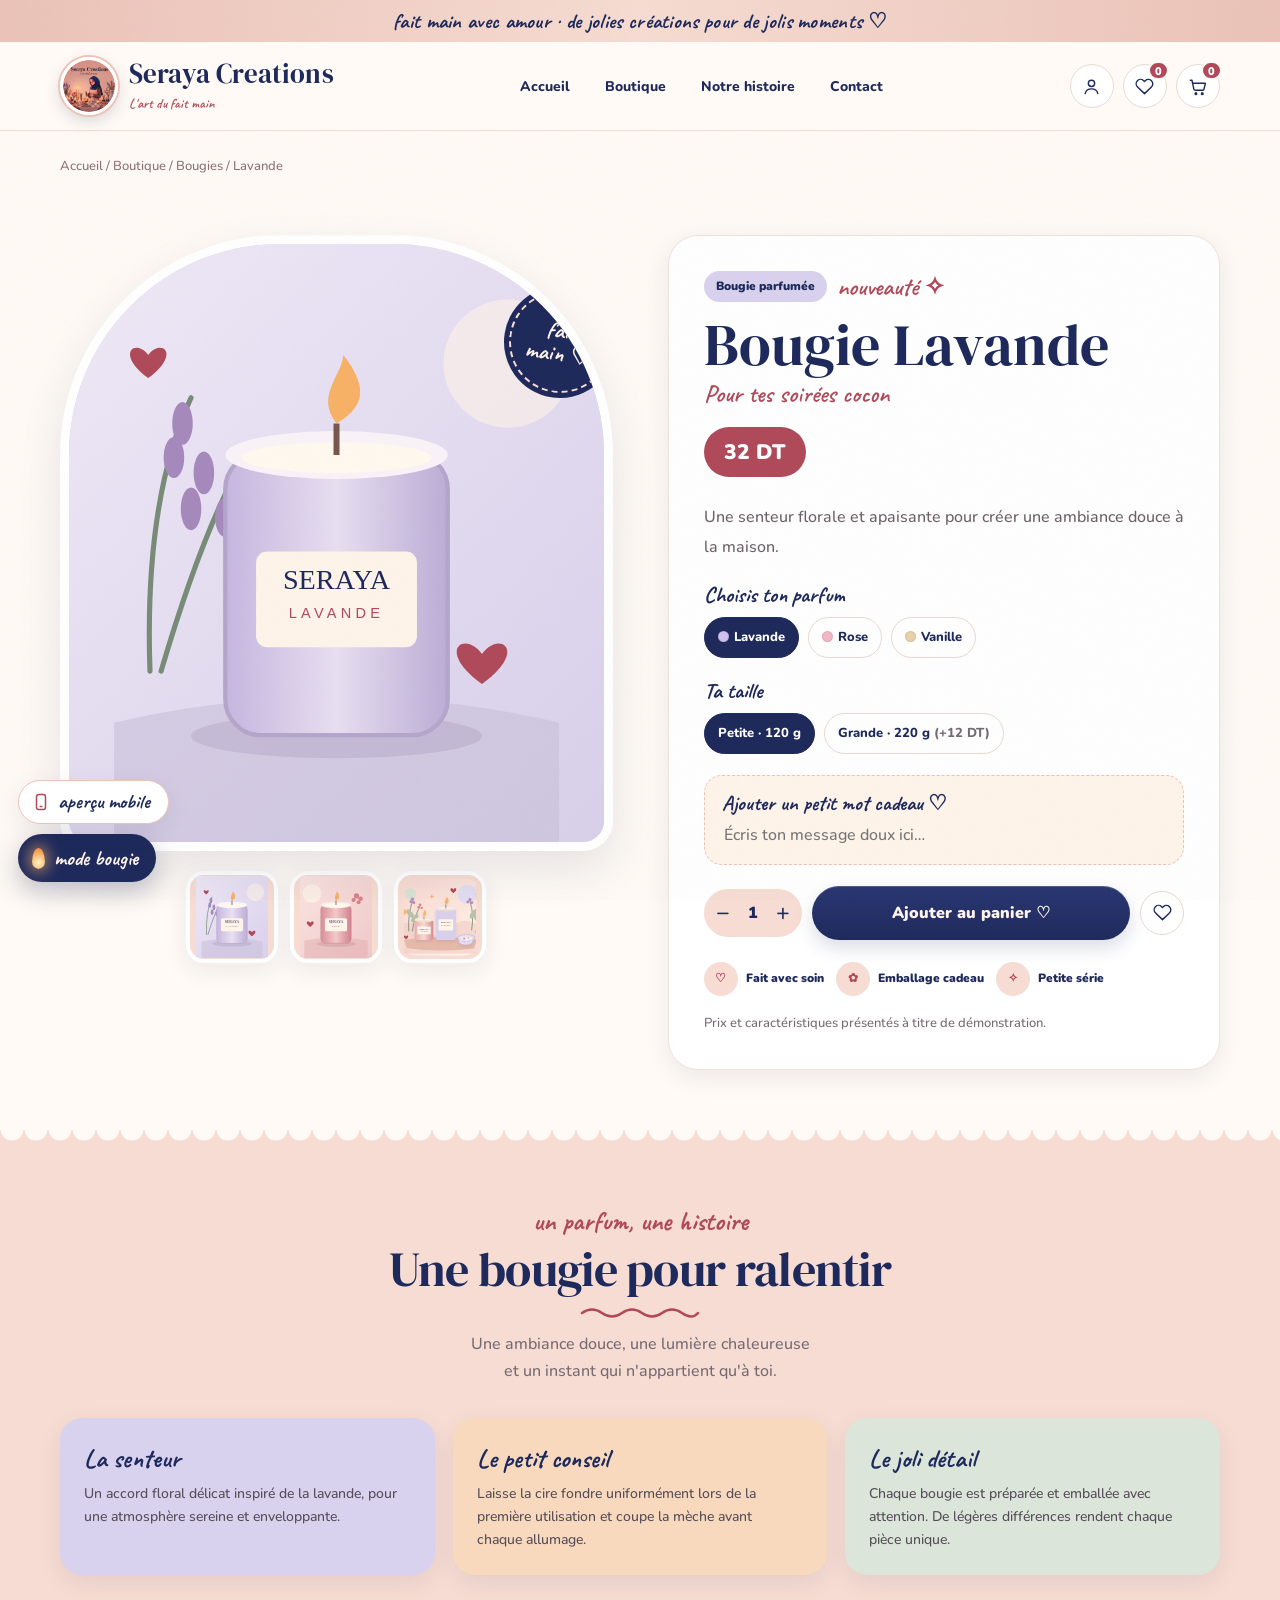
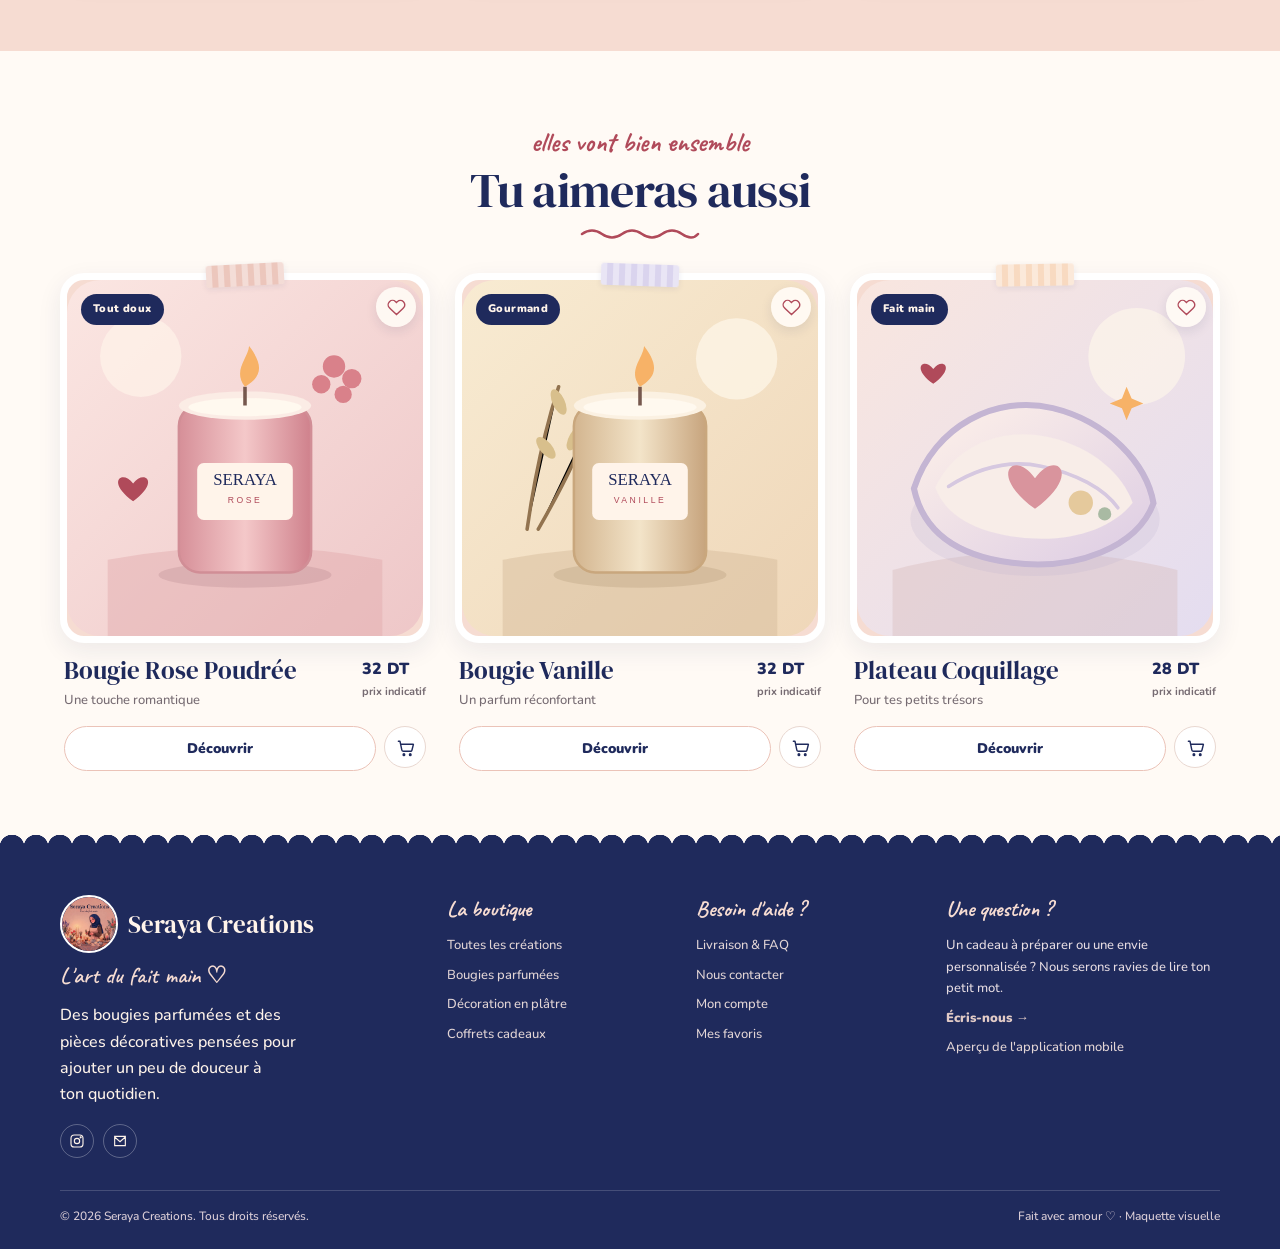
==== produit.html @ 32ba9f92 "Initial commit: Seraya Creations e-commerce web storefront" ====
<!doctype html><html lang="fr"><head><meta charset="utf-8"><meta name="viewport" content="width=device-width, initial-scale=1"><meta name="theme-color" content="#FFF4EA"><meta name="description" content="Seraya Creations — bougies parfumées et créations décoratives faites à la main."><title>Bougie Lavande | Seraya Creations</title><link rel="stylesheet" href="styles.css"><script defer src="app.js"></script></head><body data-page="product"><div id="header-mount"><div class="announcement">fait main avec amour · de jolies créations pour de jolis moments ♡</div><header class="site-header"><div class="container nav-wrap"><a class="brand" href="index.html"><img src="assets/logo-seraya.png" alt="Logo Seraya Creations"><span><span class="brand-name">Seraya Creations</span><span class="brand-tag">L'art du fait main</span></span></a><nav class="main-nav" aria-label="Navigation principale"><a href="index.html" data-nav="home">Accueil</a><a href="boutique.html" data-nav="shop">Boutique</a><a href="histoire.html" data-nav="story">Notre histoire</a><a href="contact.html" data-nav="contact">Contact</a></nav><div class="nav-actions"><a class="icon-link" href="favoris.html" aria-label="Mes favoris"><svg viewBox="0 0 24 24"><path d="M20.8 4.6a5.5 5.5 0 0 0-7.8 0L12 5.7l-1.1-1.1a5.5 5.5 0 0 0-7.8 7.8l1.1 1.1L12 21l7.8-7.5 1.1-1.1a5.5 5.5 0 0 0-.1-7.8Z"/></svg><span class="count" data-favorite-count>0</span></a><a class="icon-link" href="panier.html" aria-label="Mon panier"><svg viewBox="0 0 24 24"><path d="M3 4h2l2.4 11.2a2 2 0 0 0 2 1.6h8.8a2 2 0 0 0 2-1.6L22 8H6"/><circle cx="10" cy="21" r="1"/><circle cx="18" cy="21" r="1"/></svg><span class="count" data-cart-count>0</span></a><button class="menu-toggle" type="button" aria-label="Ouvrir le menu" aria-expanded="false" data-menu-toggle><svg viewBox="0 0 24 24"><path d="M4 7h16M4 12h16M4 17h16"/></svg></button></div></div><nav class="mobile-nav" data-mobile-nav aria-label="Navigation mobile"><a href="index.html">Accueil</a><a href="boutique.html">Boutique</a><a href="histoire.html">Notre histoire</a><a href="contact.html">Contact</a><a href="livraison.html">Livraison & FAQ</a><a href="app.html">Aperçu application</a></nav></header></div><main>
<section class="container"><div class="breadcrumbs" style="padding-top:25px"><a href="index.html">Accueil</a> / <a href="boutique.html">Boutique</a> / Bougies / Lavande</div>
 <div class="product-layout">
  <div class="product-visual"><div class="product-main-image"><img id="main-product-image" src="assets/products/bougie-lavande.svg" alt="Bougie parfumée Lavande"><div class="product-made-badge">fait<br>main ♡</div></div><div class="thumb-row"><button class="thumb" data-gallery="assets/products/bougie-lavande.svg" aria-label="Voir la bougie lavande"><img src="assets/products/bougie-lavande.svg" alt="Vue 1"></button><button class="thumb" data-gallery="assets/products/bougie-rose.svg" aria-label="Voir la bougie rose"><img src="assets/products/bougie-rose.svg" alt="Vue 2"></button><button class="thumb" data-gallery="assets/products/hero-atelier.svg" aria-label="Voir l'ambiance"><img src="assets/products/hero-atelier.svg" alt="Vue 3"></button></div></div>
  <div class="product-info"><div class="product-kicker"><span class="tag">Bougie parfumée</span><span class="script-line">nouveauté ✧</span></div><h1>Bougie Lavande</h1><div class="product-tagline">pour tes soirées cocon</div><div class="price-large">32 DT</div><p class="product-description">Une senteur douce et apaisante qui invite à ralentir. Notre bougie Lavande est pensée pour accompagner tes moments de calme, tes lectures du soir et tes petits rituels rien qu'à toi.</p>
   <div class="option-label">Choisis ton parfum</div><div class="choice-row" data-scent-options><button class="choice selected" data-scent="Lavande"><span class="dot" style="background:#CFC3EE"></span>Lavande</button><button class="choice" data-scent="Rose"><span class="dot" style="background:#F2B8C6"></span>Rose</button><button class="choice" data-scent="Vanille"><span class="dot" style="background:#E9D2A9"></span>Vanille</button></div>
   <div class="option-label">Ta taille</div><div class="choice-row" data-size-options><button class="choice selected" data-size="Petite">Petite · 120 g</button><button class="choice" data-size="Grande">Grande · 220 g <span class="muted">(+12 DT)</span></button></div>
   <div class="gift-note"><label for="gift-message">Ajouter un petit mot cadeau ♡</label><input id="gift-message" maxlength="100" placeholder="Écris ton message doux ici…"></div>
   <div class="buy-row"><div class="quantity"><button type="button" data-qty-minus aria-label="Diminuer">−</button><span data-qty>1</span><button type="button" data-qty-plus aria-label="Augmenter">+</button></div><button class="btn" data-add-to-cart="bougie-lavande">Ajouter au panier ♡</button><button class="icon-link" data-favorite="bougie-lavande" aria-label="Ajouter aux favoris"><svg viewBox="0 0 24 24"><path d="M20.8 4.6a5.5 5.5 0 0 0-7.8 0L12 5.7l-1.1-1.1a5.5 5.5 0 0 0-7.8 7.8l1.1 1.1L12 21l7.8-7.5 1.1-1.1a5.5 5.5 0 0 0-.1-7.8Z"/></svg></button></div>
   <div class="product-benefits"><div class="benefit"><span class="benefit-icon">♡</span>Fait avec soin</div><div class="benefit"><span class="benefit-icon">✿</span>Emballage cadeau</div><div class="benefit"><span class="benefit-icon">✧</span>Petite série</div></div><p class="small muted" style="margin:17px 0 0">Prix et caractéristiques présentés à titre de démonstration.</p>
  </div>
 </div></section>
<section class="section section-tint"><div class="container"><div class="section-title"><p class="eyebrow center">un parfum, une histoire</p><h2 class="display display-sm">Une bougie pour ralentir</h2><p>Une ambiance douce, une lumière chaleureuse et un instant qui n'appartient qu'à toi.</p></div><div class="details-grid"><article class="detail-card"><h3>La senteur</h3><p>Un accord floral délicat inspiré de la lavande, pour une atmosphère sereine et enveloppante.</p></article><article class="detail-card"><h3>Le petit conseil</h3><p>Laisse la cire fondre uniformément lors de la première utilisation et coupe la mèche avant chaque allumage.</p></article><article class="detail-card"><h3>Le joli détail</h3><p>Chaque bougie est préparée et emballée avec attention. De légères différences rendent chaque pièce unique.</p></article></div></div></section>
<section class="section"><div class="container"><div class="section-title"><p class="eyebrow center">elles vont bien ensemble</p><h2 class="display display-sm">Tu aimeras aussi</h2></div><div class="product-grid" data-products="related"></div></div></section>
</main><div id="footer-mount"><footer class="site-footer"><div class="container"><div class="footer-grid"><div><div class="footer-brand"><img src="assets/logo-seraya.png" alt=""><strong>Seraya Creations</strong></div><div class="footer-script">L'art du fait main ♡</div><p style="max-width:260px;margin-top:12px">Des bougies parfumées et des pièces décoratives pensées pour ajouter un peu de douceur à ton quotidien.</p><div class="social-row"><a href="contact.html" aria-label="Instagram"><svg viewBox="0 0 24 24"><rect x="3" y="3" width="18" height="18" rx="5"/><circle cx="12" cy="12" r="4"/><circle cx="17.5" cy="6.5" r=".8"/></svg></a><a href="contact.html" aria-label="Contact"><svg viewBox="0 0 24 24"><path d="M4 5h16v14H4zM4 6l8 7 8-7"/></svg></a></div></div><div class="footer-col"><h3>La boutique</h3><a href="boutique.html">Toutes les créations</a><a href="boutique.html?cat=bougies">Bougies parfumées</a><a href="boutique.html?cat=decoration">Décoration en plâtre</a><a href="boutique.html?cat=coffrets">Coffrets cadeaux</a></div><div class="footer-col"><h3>Besoin d'aide ?</h3><a href="livraison.html">Livraison & FAQ</a><a href="contact.html">Nous contacter</a><a href="compte.html">Mon compte</a><a href="favoris.html">Mes favoris</a></div><div class="footer-col"><h3>Une question ?</h3><p>Un cadeau à préparer ou une envie personnalisée ? Nous serons ravies de lire ton petit mot.</p><a href="contact.html" style="font-weight:900;color:#F6DCD2">Écris-nous →</a><a href="app.html">Aperçu de l'application mobile</a></div></div><div class="footer-bottom"><span>© <span data-year></span> Seraya Creations. Tous droits réservés.</span><span>Fait avec amour ♡ · Maquette visuelle</span></div></div></footer><div class="toast" role="status" aria-live="polite" data-toast></div></div></body></html>
---- styles.css ----
@import url('https://fonts.googleapis.com/css2?family=Caveat:wght@500;600;700&family=DM+Serif+Display:ital@0;1&family=Nunito:wght@400;500;600;700;800;900&display=swap');

:root{
  --navy:#1F2A5C;--cream:#FFF4EA;--cream-2:#FFFAF5;--pink:#F6DCD2;--pink-2:#EBC3B8;
  --rose:#B04A5A;--lavender:#D9D2EE;--lavender-deep:#BEB0D5;--sage:#DCE5DA;
  --apricot:#F8D9BE;--gold:#F7B267;--ink:#342F43;--muted:#766B72;--line:#E9D8D1;
  --white:#fff;--shadow:0 18px 44px rgba(31,42,92,.10);--shadow-soft:0 8px 24px rgba(31,42,92,.08);
  --radius:24px;--radius-lg:34px;--serif:'DM Serif Display',Georgia,serif;--sans:'Nunito',Arial,sans-serif;--script:'Caveat','Comic Sans MS',cursive;
}
*{box-sizing:border-box}
html{scroll-behavior:smooth}
body{margin:0;background:var(--cream-2);color:var(--navy);font:500 16px/1.65 var(--sans);-webkit-font-smoothing:antialiased}
img{display:block;max-width:100%}a{color:inherit;text-decoration:none}button,input,textarea,select{font:inherit}button{cursor:pointer}button:focus-visible,a:focus-visible,input:focus-visible,textarea:focus-visible,select:focus-visible{outline:3px solid var(--gold);outline-offset:3px}
.container{width:min(1160px,calc(100% - 48px));margin-inline:auto}.narrow{width:min(780px,calc(100% - 48px));margin-inline:auto}
.announcement{background:linear-gradient(90deg,var(--pink-2),var(--pink),var(--pink-2));color:var(--navy);text-align:center;padding:8px 16px;font:700 21px/1.25 var(--script);letter-spacing:.3px}
.site-header{position:sticky;top:0;z-index:50;background:rgba(255,250,245,.94);backdrop-filter:blur(14px);border-bottom:1px solid rgba(235,195,184,.55)}
.nav-wrap{min-height:88px;display:flex;align-items:center;justify-content:space-between;gap:22px}
.brand{display:flex;align-items:center;gap:11px;min-width:max-content}.brand img{width:58px;height:58px;object-fit:cover;border-radius:50%;border:3px solid var(--white);box-shadow:0 4px 14px rgba(31,42,92,.15)}
.brand-name{font:400 27px/1 var(--serif);letter-spacing:.1px}.brand-tag{display:block;font:600 14px/1.2 var(--script);color:var(--rose);margin-top:4px}
.main-nav{display:flex;align-items:center;gap:7px}.main-nav a{padding:10px 14px;border-radius:999px;font-weight:800;font-size:14px;transition:.2s}.main-nav a:hover,.main-nav a.active{background:var(--pink);color:var(--navy)}
.nav-actions{display:flex;align-items:center;gap:9px}.icon-link,.menu-toggle{width:44px;height:44px;border:1px solid var(--line);border-radius:50%;display:grid;place-items:center;background:var(--white);color:var(--navy);position:relative;transition:.2s}.icon-link:hover,.menu-toggle:hover{background:var(--pink);transform:translateY(-2px)}.icon-link svg,.menu-toggle svg{width:19px;height:19px;stroke:currentColor;fill:none;stroke-width:1.8;stroke-linecap:round;stroke-linejoin:round}.count{position:absolute;top:-4px;right:-3px;min-width:19px;height:19px;padding:0 5px;border-radius:20px;background:var(--rose);color:white;font-size:11px;font-weight:900;display:grid;place-items:center;border:2px solid var(--cream-2)}
.menu-toggle{display:none}.mobile-nav{display:none;border-top:1px solid var(--line);padding:8px 24px 18px}.mobile-nav a{display:block;padding:11px 8px;border-radius:12px;font-weight:800}.mobile-nav a:hover{background:var(--pink)}
.btn{display:inline-flex;align-items:center;justify-content:center;gap:10px;border:0;border-radius:999px;padding:14px 23px;background:var(--navy);color:var(--cream);font-weight:900;box-shadow:0 8px 18px rgba(31,42,92,.13);transition:transform .2s,box-shadow .2s,background .2s}.btn:hover{transform:translateY(-2px);box-shadow:0 12px 24px rgba(31,42,92,.18);background:#29366e}.btn svg{width:18px;height:18px;stroke:currentColor;fill:none;stroke-width:2}.btn-secondary{background:var(--white);color:var(--navy);border:1.5px solid var(--pink-2);box-shadow:none}.btn-secondary:hover{background:var(--pink);box-shadow:none}.btn-rose{background:var(--rose);color:white}.btn-small{padding:10px 16px;font-size:14px}.btn-block{width:100%}
.eyebrow{font:700 27px/1.15 var(--script);color:var(--rose);margin:0 0 8px}.eyebrow.center{text-align:center}.display{font:400 clamp(38px,5.3vw,67px)/1.02 var(--serif);letter-spacing:-.7px;margin:0;color:var(--navy)}.display-sm{font-size:clamp(32px,4vw,48px)}.section-title{text-align:center;margin:0 auto 34px;max-width:760px}.section-title p:last-child{color:var(--muted);margin:13px auto 0;max-width:600px}.script-line{font:600 25px/1.2 var(--script);color:var(--rose)}.muted{color:var(--muted)}.small{font-size:13px}.center{text-align:center}
.hero{padding:56px 0 70px;background:linear-gradient(180deg,#F4D3CB 0%,#FFF4EA 90%);overflow:hidden;position:relative}.hero-grid{display:grid;grid-template-columns:1.02fr .98fr;gap:46px;align-items:center}.hero-copy{padding:18px 0 10px;position:relative;z-index:2}.hero-copy .display{max-width:600px}.hero-copy .lead{font-size:17px;line-height:1.85;max-width:520px;color:#665660;margin:22px 0 26px}.hero-actions{display:flex;gap:12px;flex-wrap:wrap}.hero-art{position:relative}.hero-art img{width:100%;max-height:570px;object-fit:contain;filter:drop-shadow(0 20px 25px rgba(72,45,56,.11));border-radius:44% 44% 35% 35%}.floating-note{position:absolute;right:1%;top:8%;width:112px;height:112px;border-radius:50%;background:var(--navy);color:var(--cream);display:grid;place-items:center;text-align:center;font:700 24px/1.05 var(--script);outline:2px dashed var(--pink);outline-offset:-8px;transform:rotate(9deg);box-shadow:var(--shadow-soft)}.hero-spark{position:absolute;color:var(--gold);font-size:34px}.hero-spark.one{left:0;top:20%}.hero-spark.two{right:3%;bottom:13%;font-size:25px}
.trust-row{display:flex;gap:20px;flex-wrap:wrap;margin-top:27px;color:#655863;font-size:13px;font-weight:800}.trust-row span{display:inline-flex;align-items:center;gap:7px}.trust-row svg{width:18px;height:18px;stroke:var(--rose);fill:none;stroke-width:2}
.promise-strip{background:var(--pink);padding:16px 0;color:var(--navy);text-align:center;font:700 23px/1.3 var(--script);letter-spacing:.4px}.promise-strip span{padding:0 12px;color:var(--rose)}
.section{padding:76px 0}.section-tint{background:var(--pink)}.section-lavender{background:#EAE5F3}.section-sage{background:#E8EEE5}.section-soft{background:#FFF4EA}.section-top{padding-top:52px}
.collection-grid{display:grid;grid-template-columns:repeat(3,1fr);gap:22px}.collection-card{position:relative;min-height:310px;border-radius:var(--radius-lg);overflow:hidden;padding:25px;display:flex;align-items:flex-end;box-shadow:var(--shadow-soft);isolation:isolate;transition:transform .25s}.collection-card:hover{transform:translateY(-5px)}.collection-card img{position:absolute;inset:0;width:100%;height:100%;object-fit:cover;z-index:-2;transition:transform .5s}.collection-card:hover img{transform:scale(1.045)}.collection-card:after{content:'';position:absolute;inset:35% 0 0;background:linear-gradient(transparent,rgba(31,42,92,.68));z-index:-1}.collection-copy{color:white}.collection-copy .script-line{color:#FFE7D9}.collection-copy h3{font:400 31px/1.05 var(--serif);margin:2px 0 5px}.collection-copy p{margin:0;font-size:13px;color:#fff6f0}
.product-grid{display:grid;grid-template-columns:repeat(3,minmax(0,1fr));gap:25px}.product-card{min-width:0;position:relative}.product-image{position:relative;overflow:hidden;border-radius:24px;background:var(--pink);aspect-ratio:1/1;border:7px solid white;box-shadow:var(--shadow-soft);display:block}.product-image img{width:100%;height:100%;object-fit:cover;transition:transform .4s}.product-card:hover .product-image img{transform:scale(1.045)}.product-badge{position:absolute;top:14px;left:14px;background:var(--navy);color:var(--cream);padding:6px 12px;border-radius:999px;font-size:11px;font-weight:900;letter-spacing:.4px}.favorite-btn{position:absolute;right:14px;top:14px;width:40px;height:40px;border-radius:50%;border:0;background:rgba(255,250,245,.94);display:grid;place-items:center;color:var(--rose);box-shadow:0 4px 12px rgba(31,42,92,.1)}.favorite-btn svg{width:19px;height:19px;stroke:currentColor;stroke-width:1.8;fill:none}.favorite-btn.is-favorite svg{fill:var(--rose)}.product-meta{display:flex;align-items:flex-start;justify-content:space-between;gap:12px;padding:13px 4px 2px}.product-title{font:400 25px/1.13 var(--serif);margin:0 0 5px}.product-sub{font-size:13px;color:var(--muted);margin:0}.product-price{font-weight:900;font-size:16px;white-space:nowrap}.product-price small{display:block;color:var(--muted);font-weight:700;font-size:11px;text-align:right}.product-actions{display:flex;gap:8px;margin:13px 4px 0}.product-actions .btn{flex:1}.product-actions .icon-link{flex:0 0 42px;width:42px;height:42px}
.split-feature{display:grid;grid-template-columns:.92fr 1.08fr;gap:62px;align-items:center}.feature-art{position:relative}.feature-art img{width:100%;border-radius:48% 48% 34px 34px;border:9px solid white;box-shadow:var(--shadow)}.feature-sticker{position:absolute;right:-20px;top:14px;width:102px;height:102px;border-radius:50%;background:var(--lavender);display:grid;place-items:center;text-align:center;font:700 23px/1.05 var(--script);transform:rotate(8deg);outline:2px dashed var(--navy);outline-offset:-7px}.feature-copy .display{font-size:clamp(36px,4.5vw,54px)}.feature-copy p{color:#675B64;line-height:1.85}.feature-points{display:grid;grid-template-columns:repeat(3,1fr);gap:12px;margin:24px 0}.feature-point{background:var(--white);padding:15px 10px;border-radius:18px;text-align:center;font-size:12px;font-weight:900;box-shadow:var(--shadow-soft)}.feature-point b{display:block;font:700 21px var(--script);color:var(--rose)}
.newsletter{background:var(--navy);color:var(--cream);border-radius:var(--radius-lg);padding:38px 42px;display:flex;align-items:center;justify-content:space-between;gap:30px;position:relative;overflow:hidden}.newsletter:after{content:'♡';position:absolute;right:28%;top:-38px;font:180px var(--serif);color:rgba(246,220,210,.09)}.newsletter .display{color:var(--cream);font-size:38px}.newsletter p{color:#E7DDE0;margin:8px 0 0}.newsletter-form{display:flex;gap:8px;min-width:min(420px,45%);position:relative;z-index:1}.newsletter-form input{min-width:0;flex:1;border:1px solid rgba(255,255,255,.26);background:rgba(255,255,255,.1);border-radius:999px;padding:13px 17px;color:white;outline:none}.newsletter-form input::placeholder{color:#E5D8DA}.newsletter-form .btn{background:var(--pink);color:var(--navy);box-shadow:none}
.page-hero{padding:46px 0 42px;background:linear-gradient(180deg,#F5D8D0,#FFF4EA);text-align:center}.breadcrumbs{font-size:13px;color:#8B7277;margin-bottom:13px}.breadcrumbs a:hover{color:var(--rose)}.page-hero .display{font-size:clamp(38px,5vw,58px)}.page-hero p{max-width:640px;margin:15px auto 0;color:var(--muted)}
.shop-toolbar{display:flex;align-items:center;justify-content:space-between;gap:16px;flex-wrap:wrap;margin-bottom:28px}.filter-pills{display:flex;gap:8px;flex-wrap:wrap}.filter-pill{border:1px solid var(--line);background:white;padding:9px 16px;border-radius:99px;font-weight:900;color:var(--navy);font-size:13px}.filter-pill.active,.filter-pill:hover{background:var(--navy);color:var(--cream);border-color:var(--navy)}.sort-select{border:1px solid var(--line);background:white;border-radius:999px;padding:10px 38px 10px 15px;color:var(--navy);font-weight:800}
.product-layout{display:grid;grid-template-columns:1fr 1fr;gap:55px;align-items:start;padding:44px 0 60px}.product-visual{position:relative}.product-main-image{position:relative;border:9px solid white;border-radius:220px 220px 30px 30px;overflow:hidden;box-shadow:var(--shadow);background:var(--lavender)}.product-main-image img{width:100%;aspect-ratio:1/1.12;object-fit:cover}.product-made-badge{position:absolute;right:-12px;top:42px;width:104px;height:104px;border-radius:50%;background:var(--navy);color:var(--cream);display:grid;place-items:center;text-align:center;font:700 25px/1 var(--script);outline:2px dashed var(--pink);outline-offset:-7px;transform:rotate(9deg)}.thumb-row{display:flex;gap:12px;justify-content:center;margin-top:20px}.thumb{width:92px;height:92px;border-radius:18px;border:4px solid white;overflow:hidden;background:var(--pink);box-shadow:var(--shadow-soft);cursor:pointer}.thumb img{width:100%;height:100%;object-fit:cover}.product-info{background:white;border:1px solid #F0E1DB;border-radius:30px;padding:35px;box-shadow:var(--shadow-soft)}.product-kicker{display:flex;align-items:center;gap:10px;flex-wrap:wrap}.tag{display:inline-flex;padding:6px 12px;border-radius:99px;background:var(--lavender);font-size:12px;font-weight:900}.product-info h1{font:400 clamp(42px,5vw,58px)/1.02 var(--serif);margin:13px 0 4px}.product-tagline{font:600 25px/1.2 var(--script);color:var(--rose)}.price-large{display:inline-block;background:var(--rose);color:white;font-weight:900;padding:8px 20px;border-radius:999px;margin:18px 0 10px;font-size:21px}.product-description{color:#6D6168;line-height:1.85}.option-label{font:700 22px/1.2 var(--script);margin:20px 0 8px}.choice-row{display:flex;gap:9px;flex-wrap:wrap}.choice{border:1.5px solid var(--line);border-radius:999px;background:white;padding:9px 13px;font-weight:800;font-size:13px;color:var(--navy)}.choice.selected,.choice:hover{border-color:var(--navy);background:var(--navy);color:white}.choice .dot{display:inline-block;width:11px;height:11px;border-radius:50%;vertical-align:-1px;margin-right:5px;border:1px solid rgba(0,0,0,.08)}.gift-note{margin:21px 0;background:var(--cream);border:1.5px dashed var(--pink-2);border-radius:18px;padding:14px 17px}.gift-note label{display:block;font:700 21px var(--script);margin-bottom:5px}.gift-note input{width:100%;border:0;background:transparent;outline:0;color:var(--navy)}.buy-row{display:flex;gap:10px;align-items:center;margin-top:20px}.quantity{display:flex;align-items:center;border-radius:99px;background:var(--pink);height:48px}.quantity button{border:0;background:transparent;width:38px;height:48px;font-size:23px;color:var(--navy)}.quantity span{min-width:22px;text-align:center;font-weight:900}.buy-row .btn{flex:1;min-height:48px}.product-benefits{display:flex;gap:12px;flex-wrap:wrap;margin-top:22px}.benefit{display:flex;align-items:center;gap:8px;font-size:12px;font-weight:900}.benefit-icon{width:34px;height:34px;border-radius:50%;background:var(--pink);display:grid;place-items:center;color:var(--rose)}.benefit-icon svg{width:17px;height:17px;stroke:currentColor;fill:none;stroke-width:1.8}
.details-grid{display:grid;grid-template-columns:repeat(3,1fr);gap:18px}.detail-card{padding:24px;border-radius:22px;box-shadow:var(--shadow-soft)}.detail-card:nth-child(1){background:var(--lavender)}.detail-card:nth-child(2){background:var(--apricot)}.detail-card:nth-child(3){background:var(--sage)}.detail-card h3{font:700 26px var(--script);margin:0 0 7px}.detail-card p{font-size:14px;margin:0;color:#554D58}
.cart-layout{display:grid;grid-template-columns:1.4fr .8fr;gap:30px;align-items:start}.cart-panel,.summary-panel,.form-panel{background:white;border:1px solid #F0E1DB;border-radius:26px;padding:25px;box-shadow:var(--shadow-soft)}.cart-item{display:grid;grid-template-columns:110px 1fr auto;gap:17px;align-items:center;padding:14px 0;border-bottom:1px solid var(--line)}.cart-item:last-child{border:0}.cart-item img{width:110px;height:110px;object-fit:cover;border-radius:17px}.cart-item h3{font:400 23px/1.15 var(--serif);margin:0 0 4px}.cart-item p{font-size:12px;color:var(--muted);margin:0 0 8px}.cart-item .quantity{height:36px}.cart-item .quantity button{height:36px;width:31px}.cart-item .quantity span{min-width:20px;font-size:13px}.remove-link{border:0;background:none;color:var(--rose);font-weight:900;font-size:12px;text-decoration:underline;margin-top:8px;padding:0}.summary-panel h2,.form-panel h2{font:400 29px var(--serif);margin:0 0 16px}.summary-line{display:flex;justify-content:space-between;gap:12px;margin:12px 0;color:#6A5F67}.summary-line.total{border-top:1px solid var(--line);padding-top:15px;margin-top:17px;color:var(--navy);font-weight:900;font-size:19px}.summary-note{font-size:12px;color:var(--muted);margin:12px 0 20px}.empty-state{text-align:center;padding:45px 20px}.empty-state img{width:190px;margin:0 auto 18px}.empty-state h2{font:400 32px var(--serif);margin:0 0 6px}.empty-state p{color:var(--muted);margin:0 0 20px}
.form-grid{display:grid;grid-template-columns:1fr 1fr;gap:16px}.field{display:flex;flex-direction:column;gap:6px}.field.full{grid-column:1/-1}.field label{font-weight:900;font-size:13px}.field input,.field textarea,.field select{border:1px solid var(--line);border-radius:13px;background:#FFFCF9;padding:12px 14px;color:var(--navy);outline:none}.field textarea{min-height:125px;resize:vertical}.field input:focus,.field textarea:focus,.field select:focus{border-color:var(--rose);box-shadow:0 0 0 3px rgba(176,74,90,.09)}.form-layout{display:grid;grid-template-columns:1.15fr .85fr;gap:25px;align-items:start}.radio-card{display:flex;align-items:center;gap:10px;border:1px solid var(--line);border-radius:14px;padding:13px;margin:9px 0}.radio-card input{accent-color:var(--rose)}.step-row{display:flex;gap:9px;justify-content:center;margin:0 0 25px}.step{padding:8px 15px;border-radius:99px;background:#F2EBF0;color:#85777F;font-weight:900;font-size:12px}.step.active{background:var(--navy);color:white}
.info-cards{display:grid;grid-template-columns:repeat(3,1fr);gap:16px}.info-card{background:white;padding:22px;border-radius:21px;box-shadow:var(--shadow-soft);border:1px solid #F0E1DB}.info-card .round-icon{width:46px;height:46px;border-radius:50%;display:grid;place-items:center;background:var(--pink);color:var(--rose);margin-bottom:12px}.round-icon svg{width:21px;height:21px;stroke:currentColor;fill:none;stroke-width:1.8}.info-card h3{font:400 23px var(--serif);margin:0 0 5px}.info-card p{font-size:13px;color:var(--muted);margin:0}
.story-hero{display:grid;grid-template-columns:.9fr 1.1fr;gap:55px;align-items:center}.story-hero img{width:100%;max-height:500px;object-fit:cover;border-radius:38px;border:8px solid white;box-shadow:var(--shadow)}.story-hero p{color:#675B64;line-height:1.9}.values-grid{display:grid;grid-template-columns:repeat(3,1fr);gap:18px}.value-card{padding:24px;border-radius:24px;text-align:center;background:white;box-shadow:var(--shadow-soft)}.value-card .value-icon{font-size:32px;margin-bottom:10px}.value-card h3{font:400 24px var(--serif);margin:0 0 6px}.value-card p{font-size:13px;color:var(--muted);margin:0}
.faq-list{max-width:850px;margin:auto}.faq-item{background:white;border:1px solid var(--line);border-radius:16px;margin:10px 0;overflow:hidden}.faq-item summary{cursor:pointer;padding:16px 20px;font-weight:900;list-style:none;display:flex;justify-content:space-between;gap:12px}.faq-item summary::-webkit-details-marker{display:none}.faq-item summary:after{content:'+';color:var(--rose);font-size:21px}.faq-item[open] summary:after{content:'−'}.faq-item p{padding:0 20px 18px;margin:0;color:var(--muted);font-size:14px}
.site-footer{background:var(--navy);color:var(--cream);padding:48px 0 22px;margin-top:0}.footer-grid{display:grid;grid-template-columns:1.3fr .8fr .8fr 1fr;gap:30px}.footer-brand{display:flex;align-items:center;gap:10px}.footer-brand img{width:58px;height:58px;border-radius:50%;border:2px solid white;object-fit:cover}.footer-brand strong{font:400 25px var(--serif)}.footer-script{font:600 23px var(--script);color:var(--pink);margin-top:8px}.footer-col h3{font:700 22px var(--script);color:var(--pink);margin:0 0 12px}.footer-col a{display:block;color:#F8E8E3;font-size:13px;margin:8px 0;opacity:.9}.footer-col a:hover{opacity:1;text-decoration:underline}.footer-col p{font-size:13px;color:#E6DCE2;margin:0}.footer-bottom{border-top:1px solid rgba(255,255,255,.17);margin-top:32px;padding-top:16px;display:flex;justify-content:space-between;gap:15px;flex-wrap:wrap;color:#DCCFD8;font-size:12px}.social-row{display:flex;gap:9px;margin-top:14px}.social-row a{width:34px;height:34px;border:1px solid rgba(255,255,255,.28);border-radius:50%;display:grid;place-items:center}.social-row svg{width:16px;height:16px;stroke:var(--cream);fill:none;stroke-width:1.7}
.toast{position:fixed;right:22px;bottom:22px;z-index:90;background:var(--navy);color:white;padding:13px 18px;border-radius:15px;box-shadow:var(--shadow);font-weight:900;font-size:13px;opacity:0;transform:translateY(15px);pointer-events:none;transition:.25s}.toast.show{opacity:1;transform:translateY(0)}
.app-preview{max-width:420px;margin:auto;background:#FFF9F4;border:9px solid #22243D;border-radius:40px;overflow:hidden;box-shadow:0 25px 65px rgba(31,42,92,.2);min-height:740px;position:relative}.app-top{padding:22px 20px 12px;display:flex;justify-content:space-between;align-items:center}.app-top .brand img{width:42px;height:42px}.app-top .brand-name{font-size:20px}.app-screen{padding:0 17px 85px}.app-hero{background:linear-gradient(145deg,#F3D1C8,#FFF1E8);border-radius:25px;padding:20px;display:grid;grid-template-columns:1fr .9fr;align-items:center;gap:5px;overflow:hidden}.app-hero h2{font:400 27px/1.04 var(--serif);margin:0}.app-hero p{font-size:11px;color:#766B72}.app-hero img{width:100%;border-radius:30px}.app-icons{display:grid;grid-template-columns:repeat(3,1fr);gap:8px;margin:18px 0}.app-icon{padding:12px 5px;border-radius:17px;text-align:center;background:white;box-shadow:var(--shadow-soft);font-size:11px;font-weight:900}.app-icon span{display:block;font-size:22px;margin-bottom:4px}.app-products{display:grid;grid-template-columns:1fr 1fr;gap:12px}.app-product{background:white;border-radius:17px;padding:8px;box-shadow:var(--shadow-soft)}.app-product img{width:100%;border-radius:12px}.app-product strong{font:400 16px var(--serif);display:block;margin-top:5px}.app-product small{color:var(--muted)}.app-bottom{position:absolute;bottom:0;left:0;right:0;background:rgba(255,255,255,.95);border-top:1px solid var(--line);padding:12px 9px 16px;display:flex;justify-content:space-around}.app-bottom a{text-align:center;font-size:10px;font-weight:900;color:var(--muted)}.app-bottom a span{display:block;font-size:19px}.app-bottom a.active{color:var(--rose)}
@media(max-width:980px){.main-nav{display:none}.menu-toggle{display:grid}.mobile-nav.open{display:block}.nav-wrap{min-height:78px}.hero-grid{gap:25px}.product-grid{grid-template-columns:repeat(2,minmax(0,1fr))}.footer-grid{grid-template-columns:1.2fr 1fr 1fr}.footer-grid .footer-col:last-child{grid-column:2/4}.product-layout{gap:30px}.product-info{padding:27px}.collection-card{min-height:270px}}
@media(max-width:700px){.container,.narrow{width:min(100% - 30px,560px)}.announcement{font-size:18px}.brand img{width:49px;height:49px}.brand-name{font-size:23px}.nav-wrap{min-height:70px;gap:10px}.nav-actions{gap:6px}.icon-link,.menu-toggle{width:39px;height:39px}.hero{padding:35px 0 48px}.hero-grid{grid-template-columns:1fr;gap:12px}.hero-copy{padding:0}.hero-copy .display{font-size:45px;max-width:540px}.hero-copy .lead{font-size:15px;margin:16px 0 20px}.hero-art{max-width:500px;margin:0 auto}.hero-art img{max-height:370px}.floating-note{width:88px;height:88px;font-size:21px}.trust-row{gap:12px;font-size:11px}.promise-strip{font-size:19px}.section{padding:56px 0}.collection-grid{grid-template-columns:1fr;gap:15px}.collection-card{min-height:265px}.product-grid{grid-template-columns:repeat(2,minmax(0,1fr));gap:17px 12px}.product-image{border-width:5px;border-radius:19px}.product-title{font-size:20px}.product-price{font-size:14px}.product-sub{font-size:11px}.product-actions{margin-top:9px}.product-actions .btn{padding:10px 9px;font-size:11px}.product-actions .icon-link{width:38px;height:38px;flex-basis:38px}.favorite-btn{width:35px;height:35px;top:10px;right:10px}.product-badge{top:10px;left:10px;font-size:9px;padding:5px 8px}.split-feature,.story-hero{grid-template-columns:1fr;gap:28px}.feature-art{max-width:440px;margin:auto}.feature-points{gap:7px}.feature-point{font-size:10px;padding:12px 5px}.newsletter{padding:28px 23px;display:block}.newsletter .display{font-size:32px}.newsletter-form{min-width:0;margin-top:20px}.page-hero{padding:36px 0}.product-layout{grid-template-columns:1fr;gap:25px;padding:28px 0 45px}.product-main-image{border-radius:150px 150px 24px 24px}.product-info{padding:22px;border-radius:23px}.product-info h1{font-size:43px}.product-made-badge{width:85px;height:85px;font-size:21px;right:0;top:25px}.thumb{width:75px;height:75px}.details-grid{grid-template-columns:1fr;gap:12px}.cart-layout,.form-layout{grid-template-columns:1fr}.cart-panel,.summary-panel,.form-panel{padding:18px}.cart-item{grid-template-columns:78px 1fr auto;gap:10px}.cart-item img{width:78px;height:78px}.cart-item h3{font-size:18px}.cart-item .quantity button{width:26px}.cart-item .quantity span{min-width:16px}.cart-item .quantity button{font-size:18px}.cart-item .quantity{height:32px}.cart-item .quantity button{height:32px}.cart-item-price{font-size:13px}.form-grid{grid-template-columns:1fr}.field.full{grid-column:auto}.info-cards,.values-grid{grid-template-columns:1fr}.footer-grid{grid-template-columns:1fr 1fr;gap:22px}.footer-grid .footer-col:last-child{grid-column:auto}.footer-grid>div:first-child{grid-column:1/-1}.footer-bottom{font-size:11px}.step-row{gap:5px}.step{padding:7px 9px;font-size:10px}}
@media(max-width:390px){.brand-name{font-size:20px}.brand-tag{font-size:12px}.nav-actions{gap:4px}.icon-link,.menu-toggle{width:36px;height:36px}.hero-copy .display{font-size:40px}.product-grid{gap:15px 9px}.product-title{font-size:18px}.product-actions .btn{font-size:10px}.product-actions .icon-link{display:none}.cart-item{grid-template-columns:66px 1fr}.cart-item img{width:66px;height:66px}.cart-item-price{grid-column:2}.newsletter-form{flex-direction:column}.newsletter-form .btn{width:100%}}

/* ===== v2: finishing touches ===== */
::selection{background:var(--pink-2);color:var(--navy)}
body::before{content:"";position:fixed;inset:0;pointer-events:none;z-index:1;opacity:.045;mix-blend-mode:multiply;background:url("data:image/svg+xml;utf8,<svg xmlns='http://www.w3.org/2000/svg' width='160' height='160'><filter id='n'><feTurbulence type='fractalNoise' baseFrequency='.9' numOctaves='2'/></filter><rect width='100%' height='100%' filter='url(%23n)'/></svg>")}
img[src*="logo-seraya"]{border-radius:50%;object-fit:cover}
/* reveal on scroll */
.rv{opacity:0;transform:translateY(26px) scale(.98);transition:opacity .7s var(--d,0s),transform .8s cubic-bezier(.2,.8,.2,1) var(--d,0s)}
.rv.in{opacity:1;transform:none}
/* header */
.site-header{transition:box-shadow .3s}.site-header .nav-wrap{transition:min-height .3s}.site-header.scrolled{box-shadow:0 10px 30px rgba(31,42,92,.09)}.site-header.scrolled .nav-wrap{min-height:68px}
/* hero life */
.hero-art img{animation:bob 6s ease-in-out infinite}.floating-note{animation:wig 5s ease-in-out infinite}.hero-spark{animation:tw 2.4s ease-in-out infinite}.hero-spark.two{animation-delay:1.1s}
@keyframes bob{50%{transform:translateY(-10px)}}@keyframes wig{50%{transform:rotate(3deg) scale(1.04)}}@keyframes tw{50%{transform:scale(1.35) rotate(20deg);opacity:.6}}
.petal{position:absolute;top:-20px;z-index:1;pointer-events:none;color:var(--rose);opacity:.55;animation:drift var(--t,12s) linear var(--dl,0s) infinite}
@keyframes drift{0%{transform:translate(0,0) rotate(0)}50%{transform:translate(26px,260px) rotate(180deg)}100%{transform:translate(-14px,560px) rotate(360deg);opacity:0}}
/* marquee + scallops */
.promise-strip{overflow:hidden;position:relative;padding-bottom:22px}
.promise-strip::after{content:"";position:absolute;left:0;right:0;bottom:-1px;height:12px;background:radial-gradient(circle at 12px 0,transparent 11px,var(--cream-2) 12px) 0 0/24px 12px repeat-x}
.mq{display:flex;width:max-content;animation:mq 32s linear infinite}.mq span{padding-right:2.2rem;white-space:nowrap}@keyframes mq{to{transform:translateX(-50%)}}
.site-footer{position:relative}.site-footer::before{content:"";position:absolute;left:0;right:0;top:-12px;height:12px;background:radial-gradient(circle at 12px 12px,var(--navy) 12px,transparent 12.5px) 0 0/24px 12px repeat-x}
/* hand-drawn underline */
.section-title .display::after{content:"";display:block;width:120px;height:12px;margin:12px auto 0;background:url("data:image/svg+xml;utf8,<svg xmlns='http://www.w3.org/2000/svg' width='120' height='12' viewBox='0 0 120 12'><path d='M2 7Q12 0 22 7T42 7T62 7T82 7T102 7T118 7' fill='none' stroke='%23B04A5A' stroke-width='2.5' stroke-linecap='round'/></svg>") center/contain no-repeat}
/* cards: legibility, lift, washi tape */
.collection-card{position:relative;overflow:hidden}.collection-card::before{content:"";position:absolute;inset:auto 0 0 0;height:62%;background:linear-gradient(transparent,rgba(31,42,92,.8));z-index:1;pointer-events:none}.collection-copy{position:relative;z-index:2;text-shadow:0 1px 10px rgba(31,42,92,.5)}
.collection-card>img{transition:transform .9s cubic-bezier(.2,.8,.2,1)}.collection-card:hover>img{transform:scale(1.07) rotate(-1deg)}
[data-product-card]{position:relative;transition:transform .35s cubic-bezier(.2,.8,.2,1),box-shadow .35s}
[data-product-card]:hover{transform:translateY(-8px) rotate(-.6deg);box-shadow:0 26px 54px rgba(176,74,90,.18),0 0 0 6px rgba(248,217,190,.55)}
[data-product-card]::before{content:"";position:absolute;top:-9px;left:50%;width:78px;height:22px;margin-left:-39px;border-radius:3px;z-index:3;transform:rotate(-3deg);background:repeating-linear-gradient(90deg,rgba(255,255,255,.4) 0 6px,transparent 6px 12px),rgba(235,195,184,.92);box-shadow:0 2px 6px rgba(31,42,92,.08)}
[data-product-card]:nth-child(3n+2)::before{background:repeating-linear-gradient(90deg,rgba(255,255,255,.4) 0 6px,transparent 6px 12px),rgba(217,210,238,.95);transform:rotate(2deg)}
[data-product-card]:nth-child(3n)::before{background:repeating-linear-gradient(90deg,rgba(255,255,255,.4) 0 6px,transparent 6px 12px),rgba(248,217,190,.95);transform:rotate(-1deg)}
/* buttons */
.btn{position:relative;overflow:hidden}.btn::after{content:"";position:absolute;top:0;left:-70%;width:50%;height:100%;background:linear-gradient(100deg,transparent,rgba(255,255,255,.45),transparent);transform:skewX(-20deg);transition:left .6s}.btn:hover::after{left:130%}.btn:active{transform:scale(.96)}
/* hearts */
.fly,.burst{position:fixed;z-index:200;pointer-events:none;color:var(--rose);font-size:22px;line-height:1}
.burst{font-size:14px}.pop{animation:pop .45s}.bump{animation:pop .5s}@keyframes pop{40%{transform:scale(1.3)}}
/* candle mode */
.candle-btn{position:fixed;left:18px;bottom:18px;z-index:120;display:flex;align-items:center;gap:9px;height:48px;padding:0 18px 0 14px;border:0;border-radius:999px;background:var(--navy);color:var(--cream);font:700 21px/1 var(--script);box-shadow:0 10px 26px rgba(31,42,92,.28)}
.candle-btn[aria-pressed=true]{background:var(--gold);color:var(--navy)}
.flame{display:block;width:13px;height:21px;border-radius:50% 50% 50% 50%/65% 65% 35% 35%;background:radial-gradient(circle at 50% 70%,#FFF3C4 0,var(--gold) 55%,#E8833A 100%);box-shadow:0 0 14px 4px rgba(247,178,103,.55);transform-origin:50% 90%;animation:flick 1.3s ease-in-out infinite}
@keyframes flick{0%,100%{transform:rotate(-2deg)}30%{transform:scale(.92,1.08) rotate(2deg)}60%{transform:scale(1.04,.96) rotate(-1deg)}}
body::after{content:"";position:fixed;inset:0;pointer-events:none;z-index:100;opacity:0;transition:opacity .6s;background:radial-gradient(circle 300px at var(--mx,50%) var(--my,35%),rgba(255,226,170,.16) 0,rgba(255,196,120,.06) 55%,rgba(14,18,52,.78) 100%)}
html.candle body::after{opacity:1}
@media (hover:none){.candle-btn{display:none}}
@media (prefers-reduced-motion:reduce){*,*::before,*::after{animation:none!important;transition:none!important}.rv{opacity:1;transform:none}}

/* ===== v3: glow & polish ===== */
:root{--glow:rgba(247,178,103,.5);--ease:cubic-bezier(.2,.8,.2,1)}
html{scrollbar-color:var(--pink-2) var(--cream-2);accent-color:var(--rose)}
h1,h2,h3,.display,.lead,.section-title p{text-wrap:balance}
p{text-wrap:pretty}
.skip-link{position:fixed;left:16px;top:-64px;z-index:300;background:var(--navy);color:var(--cream);padding:10px 18px;border-radius:999px;font-weight:900;transition:top .25s}.skip-link:focus{top:14px}
/* wick: reading progress with a tiny flame */
.wick{position:fixed;left:0;top:0;width:100%;height:3px;z-index:60;pointer-events:none;transition:opacity .4s}
.wick i{display:block;height:100%;width:var(--p,0%);position:relative;background:linear-gradient(90deg,var(--pink-2),var(--rose));border-radius:0 3px 3px 0}
.wick i::after{content:"";position:absolute;right:-5px;top:-6px;width:10px;height:15px;border-radius:50% 50% 50% 50%/65% 65% 35% 35%;background:radial-gradient(circle at 50% 70%,#FFF3C4,var(--gold) 60%,#E8833A);box-shadow:0 0 12px 4px var(--glow);transform-origin:50% 90%;animation:flick 1.3s ease-in-out infinite}
/* hero: soft drifting light */
.hero-grid{position:relative;z-index:2}
.hero::before,.hero::after{content:"";position:absolute;border-radius:50%;filter:blur(64px);pointer-events:none;z-index:0;animation:blob 18s ease-in-out infinite alternate}
.hero::before{width:380px;height:380px;right:-70px;top:-90px;background:rgba(217,210,238,.75)}
.hero::after{width:330px;height:330px;left:-90px;bottom:-70px;background:rgba(248,217,190,.85);animation-delay:-8s}
@keyframes blob{to{transform:translate(44px,30px) scale(1.12)}}
.hero-art{transition:transform .35s ease-out}
/* brand */
.brand img{border:3px solid var(--white);box-shadow:0 0 0 2px var(--pink-2),0 6px 16px rgba(31,42,92,.18);transition:transform .45s var(--ease)}
.brand:hover img{transform:rotate(-7deg) scale(1.06)}
.main-nav a{position:relative}.main-nav a.active::after{content:"";position:absolute;left:50%;bottom:3px;width:4px;height:4px;margin-left:-2px;border-radius:50%;background:var(--rose)}
.footer-script,.floating-note,.feature-sticker{cursor:pointer}
/* buttons */
.btn{background:linear-gradient(180deg,#2A3772,var(--navy));box-shadow:0 8px 18px rgba(31,42,92,.16),inset 0 1px 0 rgba(255,255,255,.18)}
.btn-secondary{background:var(--white);box-shadow:none}
.btn-rose{background:linear-gradient(180deg,#C25A69,var(--rose))}
/* candle jars glow warmly when you linger on them */
.product-image::after{content:"";position:absolute;inset:0;pointer-events:none;background:radial-gradient(circle at 50% 38%,rgba(255,214,150,.6),transparent 62%);mix-blend-mode:soft-light;opacity:0;transition:opacity .6s}
.product-card:hover .product-image::after{opacity:1;animation:breathe 2.6s ease-in-out infinite}
@keyframes breathe{50%{opacity:.55}}
/* scalloped edges on tinted sections */
.section-tint,.section-lavender{position:relative}
.section-tint::before,.section-lavender::before{content:"";position:absolute;left:0;right:0;top:-1px;height:12px;background:radial-gradient(circle at 12px 0,var(--cream-2) 11px,transparent 12px) 0 0/24px 12px repeat-x}
/* the logo is now a clean circle */
.feature-art img{border-radius:50%;aspect-ratio:1}
.empty-state img{animation:bob 6s ease-in-out infinite}
/* stickers: text no longer clipped */
@media(min-width:701px){.floating-note{width:124px;height:124px;font-size:23px}.feature-sticker{width:122px;height:122px;font-size:22px;right:-14px}.product-made-badge{width:112px;height:112px;font-size:23px}}
@media(max-width:700px){.floating-note{width:100px;height:100px;font-size:19px}.feature-sticker{width:104px;height:104px;font-size:20px;right:-6px}.product-made-badge{width:92px;height:92px;font-size:20px}.product-info .buy-row{position:sticky;bottom:12px;z-index:30;padding:9px;border-radius:999px;background:rgba(255,250,245,.93);backdrop-filter:blur(10px);box-shadow:var(--shadow);border:1px solid var(--line)}}
/* toast + back to top */
.toast{z-index:210;border:1px solid rgba(255,255,255,.14)}
.to-top{position:fixed;right:18px;bottom:78px;z-index:119;width:46px;height:46px;border:0;border-radius:50%;background:var(--white);color:var(--navy);box-shadow:var(--shadow-soft);display:grid;place-items:center;opacity:0;transform:translateY(12px);pointer-events:none;transition:opacity .3s,transform .3s var(--ease),background .2s}
.to-top.show{opacity:1;transform:none;pointer-events:auto}.to-top:hover{background:var(--pink)}
.to-top svg{width:20px;height:20px;stroke:currentColor;fill:none;stroke-width:2;stroke-linecap:round;stroke-linejoin:round}
/* candle mode: the light can flicker */
body::after{background:radial-gradient(circle var(--cr,300px) at var(--mx,50%) var(--my,35%),rgba(255,226,170,.18) 0,rgba(255,196,120,.07) 55%,rgba(14,18,52,.78) 100%)}

/* ===== v4: app-style mobile ===== */
@property --ax{syntax:"<length>";inherits:true;initial-value:-200px}
.tabbar,.nav-account{display:none}
.shop-search{display:flex;align-items:center;gap:10px;height:50px;padding:0 18px;margin-bottom:16px;background:var(--white);border:1.5px solid var(--pink-2);border-radius:999px;box-shadow:var(--shadow-soft);transition:box-shadow .25s,border-color .25s}
.shop-search:focus-within{border-color:var(--rose);box-shadow:0 0 0 4px rgba(176,74,90,.12)}
.shop-search svg{width:20px;height:20px;flex:none;stroke:var(--rose);fill:none;stroke-width:2;stroke-linecap:round}
.shop-search input{flex:1;min-width:0;border:0;outline:0;background:none;color:var(--navy)}
.no-match{display:none!important}.shop-empty{text-align:center;color:var(--muted);padding:34px 0;font:600 24px/1.3 var(--script)}
/* phone preview (desktop) */
.emu-btn{position:fixed;left:18px;bottom:76px;z-index:120;display:flex;align-items:center;gap:8px;height:44px;padding:0 18px 0 13px;border:1.5px solid var(--pink-2);border-radius:999px;background:var(--white);color:var(--navy);font:700 20px/1 var(--script);box-shadow:var(--shadow-soft);transition:transform .2s,background .2s}.emu-btn:hover{background:var(--pink);transform:translateY(-2px)}
.emu-btn svg{width:18px;height:18px;stroke:var(--rose);fill:none;stroke-width:2;stroke-linecap:round;stroke-linejoin:round}
.emu{position:fixed;inset:0;z-index:400;display:flex;flex-direction:column;align-items:center;justify-content:center;gap:12px;background:rgba(31,42,92,.55);backdrop-filter:blur(8px);animation:fade .3s}
@keyframes fade{from{opacity:0}}
.phone{width:408px;height:min(820px,86vh);border:9px solid #22243D;border-radius:46px;overflow:hidden;background:var(--cream-2);box-shadow:0 30px 80px rgba(0,0,0,.35);display:flex;flex-direction:column;animation:rise .5s var(--ease)}
@keyframes rise{from{transform:translateY(40px) scale(.96);opacity:0}}
.phone-bar{height:34px;flex:none;display:flex;align-items:center;justify-content:space-between;padding:0 24px;font:800 13px var(--sans);color:var(--navy);background:var(--cream-2)}
.phone-bar i{width:24px;height:11px;border:1.5px solid var(--navy);border-radius:4px;position:relative}.phone-bar i::after{content:"";position:absolute;inset:1.5px 6px 1.5px 1.5px;background:var(--navy);border-radius:2px}
.phone iframe{flex:1;width:100%;border:0}
.emu p{margin:0;color:#fff;font:600 21px var(--script)}
.emu-x{position:absolute;top:18px;right:22px;width:44px;height:44px;border:0;border-radius:50%;background:var(--white);color:var(--navy);font-size:26px;line-height:1}
.in-app{scrollbar-width:none}.in-app ::-webkit-scrollbar{display:none}
@media(max-width:700px){
.announcement{display:none}.nav-actions{display:contents}.menu-toggle{order:1}.brand{order:2;margin:0 auto}.brand-tag{display:none}
.nav-actions .icon-link[href="favoris.html"],.nav-actions .icon-link[href="panier.html"]{display:none}
.nav-account{display:grid;order:3}
body{padding-bottom:96px}.emu-btn{display:none}
.candle-btn{bottom:90px;height:42px;font-size:18px}.to-top{bottom:150px}.toast{left:16px;right:16px;bottom:98px;text-align:center}
.filter-pills{flex-wrap:nowrap;overflow-x:auto;scrollbar-width:none;margin-inline:-15px;padding:2px 15px}.filter-pill{white-space:nowrap}
.shop-search{position:sticky;top:76px;z-index:20}
.cart-layout .summary-panel{position:sticky;bottom:90px;z-index:40;box-shadow:var(--shadow)}
.product-info .buy-row{bottom:90px}
.tabbar{display:flex;position:fixed;left:0;right:0;bottom:0;z-index:130;height:calc(72px + env(safe-area-inset-bottom,0px));padding:0 6px env(safe-area-inset-bottom,0px);filter:drop-shadow(0 -4px 14px rgba(31,42,92,.14));transition:--ax .38s var(--ease)}
.tabbar::before{content:"";position:absolute;inset:0;background:var(--rose);border-radius:30px 30px 0 0;-webkit-mask:radial-gradient(circle 35px at var(--ax) 14px,#0000 34px,#000 35px);mask:radial-gradient(circle 35px at var(--ax) 14px,#0000 34px,#000 35px)}
.tabbar a{position:relative;flex:1;height:72px;display:grid;place-items:center;color:var(--cream)}
.tabbar .ic{position:relative;width:60px;height:60px;border-radius:50%;display:grid;place-items:center;transition:transform .4s var(--ease),background .3s,color .3s}
.tabbar svg{width:25px;height:25px;stroke:currentColor;fill:none;stroke-width:1.8;stroke-linecap:round;stroke-linejoin:round}
.tabbar a.on .ic{background:var(--cream-2);color:var(--rose);transform:translateY(-22px);box-shadow:0 0 0 5px var(--cream-2),0 8px 18px rgba(31,42,92,.2);animation:popin .4s var(--ease)}
@keyframes popin{from{transform:translateY(-22px) scale(.5);opacity:.4}}
.tabbar .count{top:9px;right:9px;background:var(--cream-2);color:var(--rose);border-color:var(--rose)}.tabbar a.on .count{top:5px;right:5px;border-color:var(--cream-2);background:var(--rose);color:#fff}
}

/* ===== v5: own colours, smooth curve, account on desktop ===== */
.nav-account{display:grid}
.tabbar::before{display:none}
.tabbar .bg{position:absolute;left:0;top:0;width:100%;height:100%}
.tabbar .bg path{fill:var(--navy);stroke:rgba(246,220,210,.45);stroke-width:1.5}
.tabbar a{color:var(--pink)}
.tabbar .count{background:var(--rose);color:#fff;border-color:var(--navy)}
.tabbar a.on .ic{color:var(--rose)}

/* ===== v6: option rows follow their labels, smooth page transitions ===== */
[hidden]{display:none!important}
@keyframes pagein{from{opacity:0;transform:translateY(16px)}}
main,.site-footer{animation:pagein .55s var(--ease) backwards}
html.leaving main,html.leaving .site-footer{opacity:0;transform:translateY(-10px);transition:opacity .24s ease,transform .24s ease}
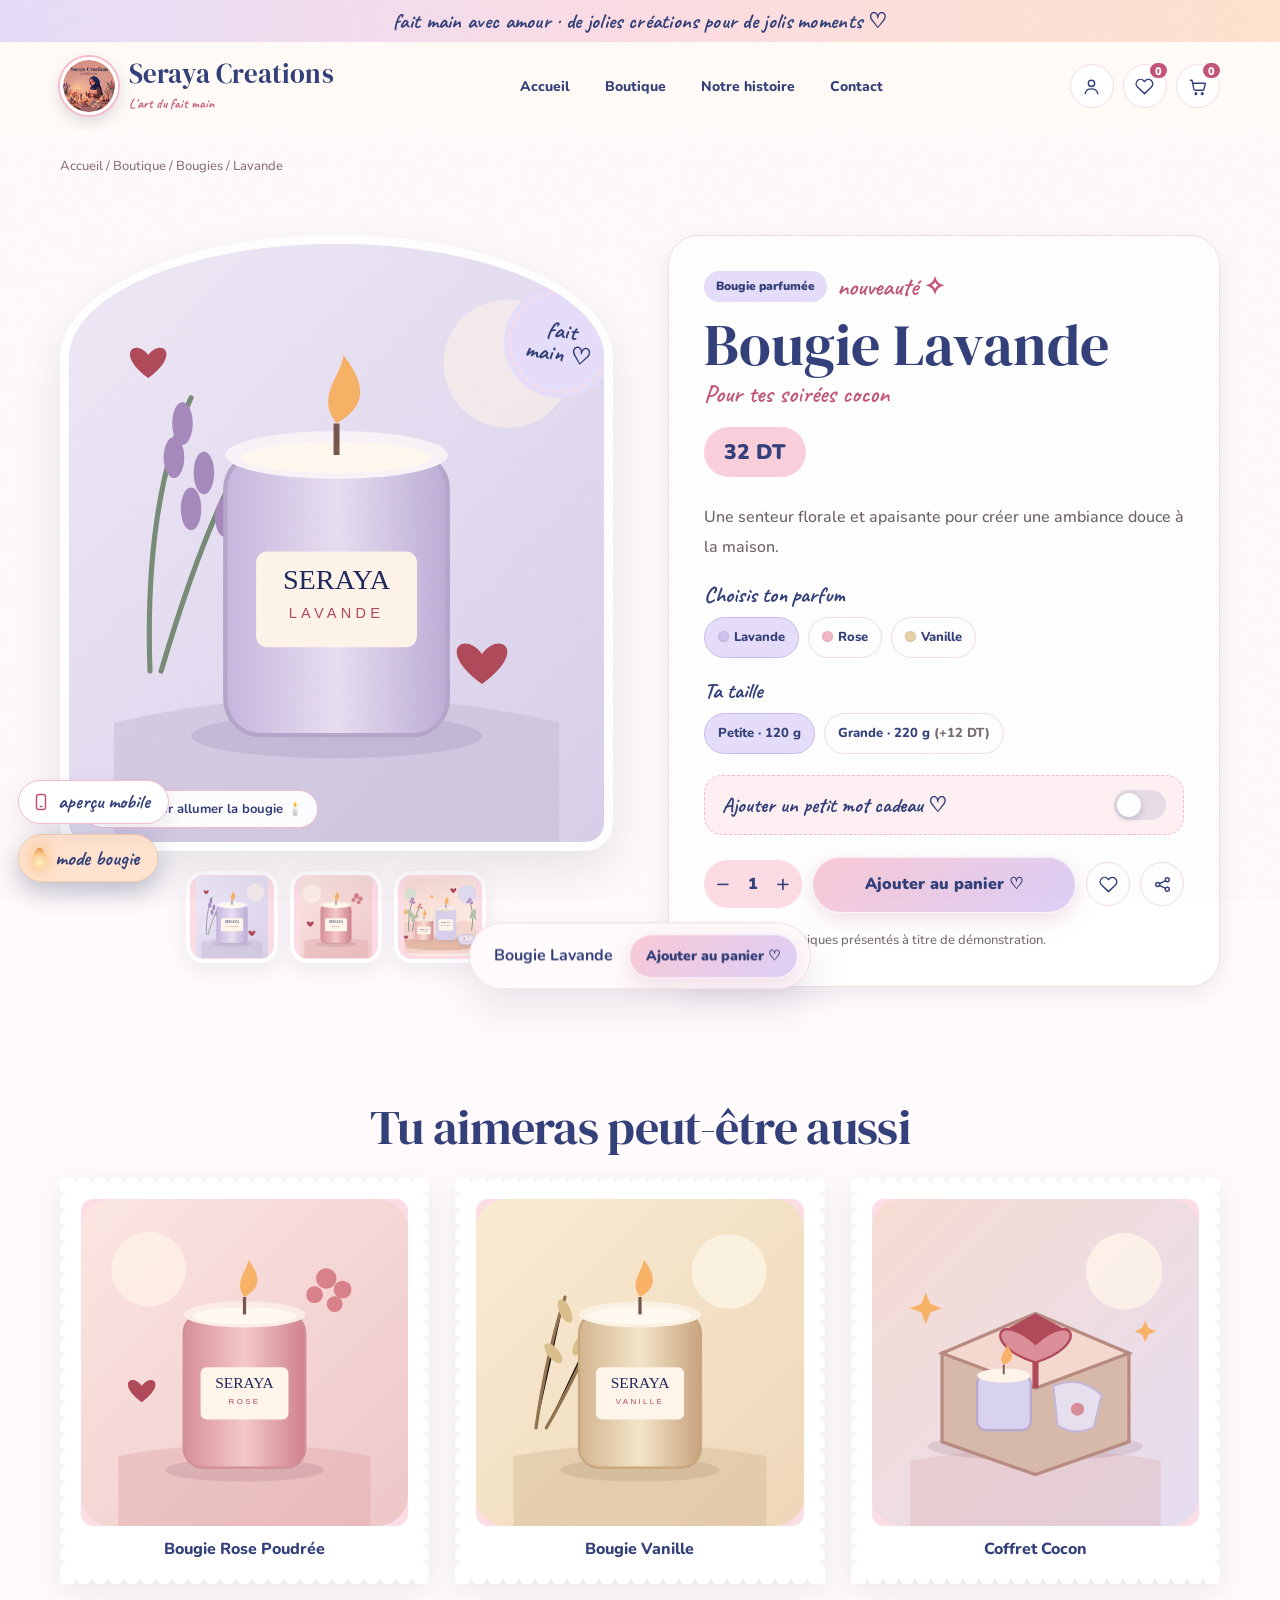
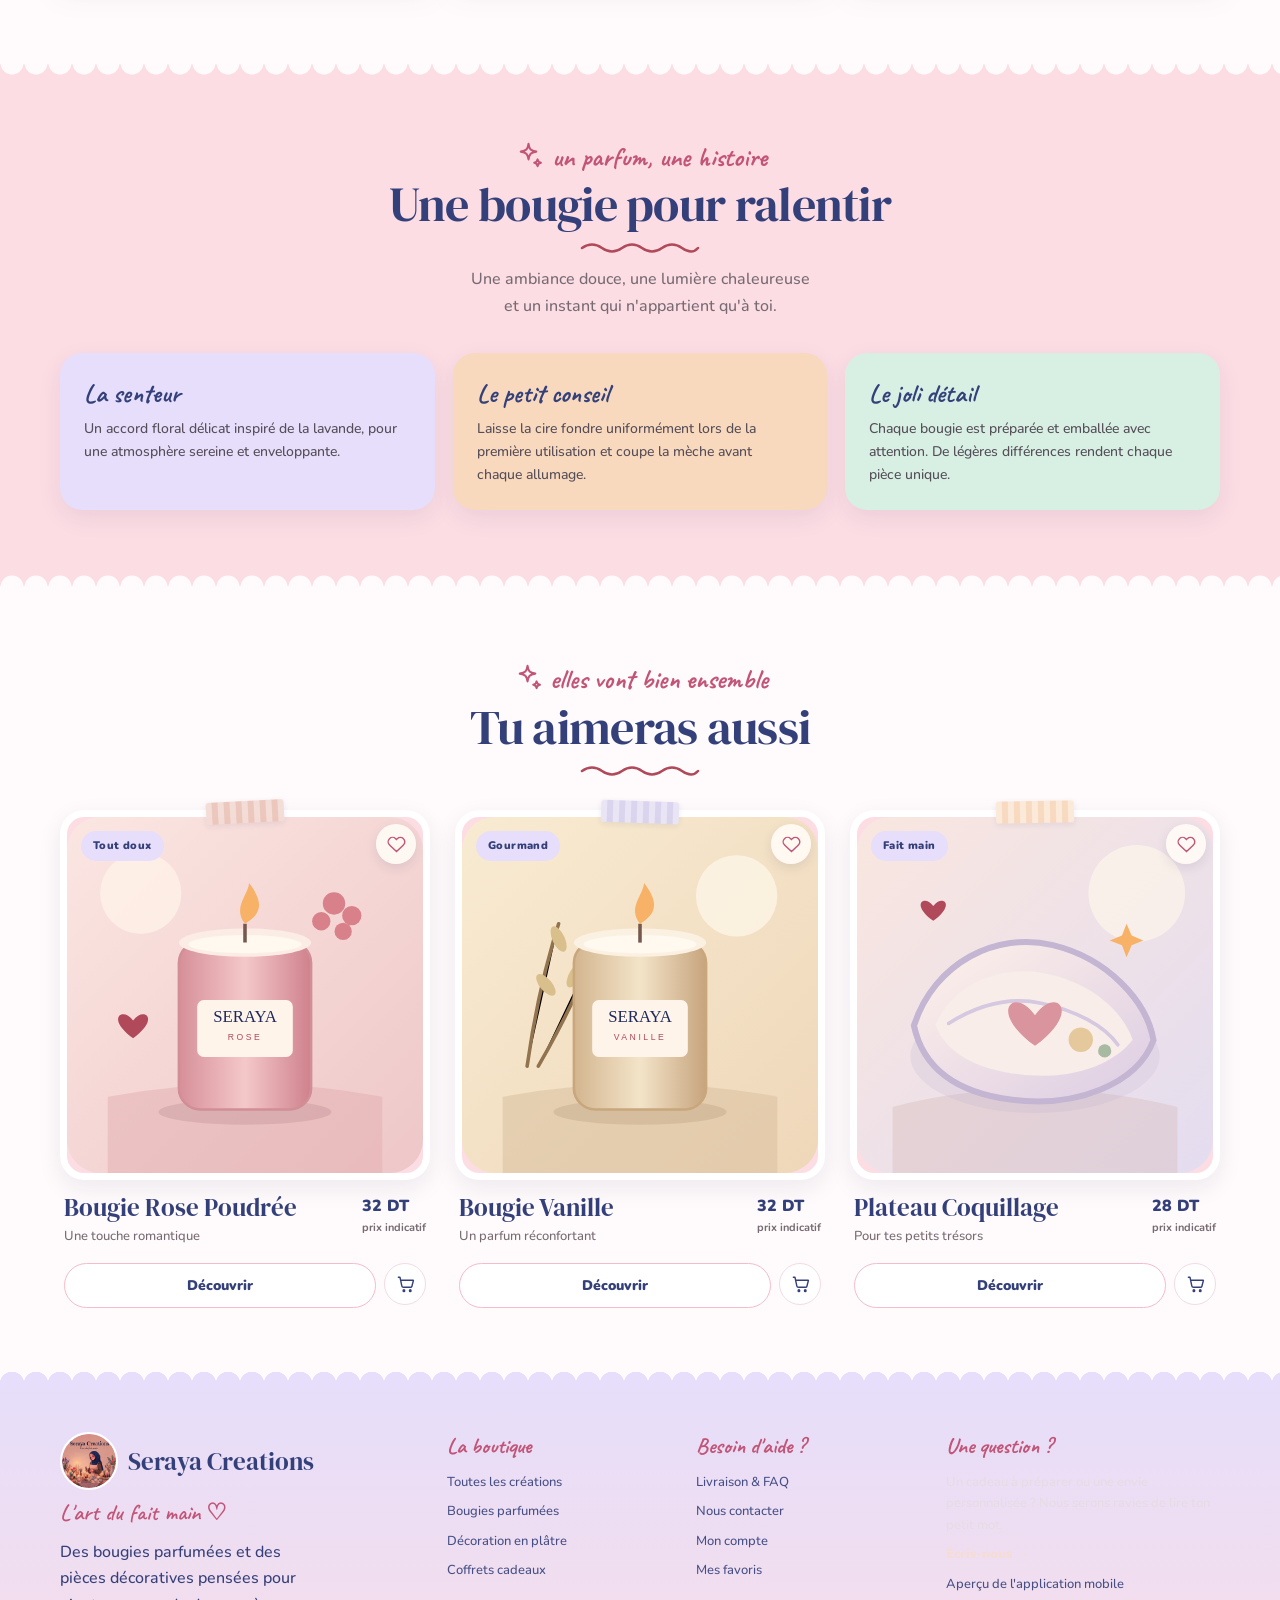
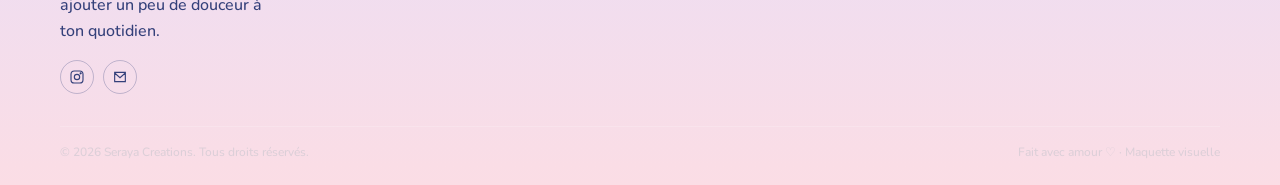
==== commit dd86fec6: "Update site to Version A pastel peche (v13)" ====
--- a/produit.html
+++ b/produit.html
@@ -7,7 +7,7 @@
    <div class="option-label">Ta taille</div><div class="choice-row" data-size-options><button class="choice selected" data-size="Petite">Petite · 120 g</button><button class="choice" data-size="Grande">Grande · 220 g <span class="muted">(+12 DT)</span></button></div>
    <div class="gift-note"><label for="gift-message">Ajouter un petit mot cadeau ♡</label><input id="gift-message" maxlength="100" placeholder="Écris ton message doux ici…"></div>
    <div class="buy-row"><div class="quantity"><button type="button" data-qty-minus aria-label="Diminuer">−</button><span data-qty>1</span><button type="button" data-qty-plus aria-label="Augmenter">+</button></div><button class="btn" data-add-to-cart="bougie-lavande">Ajouter au panier ♡</button><button class="icon-link" data-favorite="bougie-lavande" aria-label="Ajouter aux favoris"><svg viewBox="0 0 24 24"><path d="M20.8 4.6a5.5 5.5 0 0 0-7.8 0L12 5.7l-1.1-1.1a5.5 5.5 0 0 0-7.8 7.8l1.1 1.1L12 21l7.8-7.5 1.1-1.1a5.5 5.5 0 0 0-.1-7.8Z"/></svg></button></div>
-   <div class="product-benefits"><div class="benefit"><span class="benefit-icon">♡</span>Fait avec soin</div><div class="benefit"><span class="benefit-icon">✿</span>Emballage cadeau</div><div class="benefit"><span class="benefit-icon">✧</span>Petite série</div></div><p class="small muted" style="margin:17px 0 0">Prix et caractéristiques présentés à titre de démonstration.</p>
+   <p class="small muted" style="margin:17px 0 0">Prix et caractéristiques présentés à titre de démonstration.</p>
   </div>
  </div></section>
 <section class="section section-tint"><div class="container"><div class="section-title"><p class="eyebrow center">un parfum, une histoire</p><h2 class="display display-sm">Une bougie pour ralentir</h2><p>Une ambiance douce, une lumière chaleureuse et un instant qui n'appartient qu'à toi.</p></div><div class="details-grid"><article class="detail-card"><h3>La senteur</h3><p>Un accord floral délicat inspiré de la lavande, pour une atmosphère sereine et enveloppante.</p></article><article class="detail-card"><h3>Le petit conseil</h3><p>Laisse la cire fondre uniformément lors de la première utilisation et coupe la mèche avant chaque allumage.</p></article><article class="detail-card"><h3>Le joli détail</h3><p>Chaque bougie est préparée et emballée avec attention. De légères différences rendent chaque pièce unique.</p></article></div></div></section>
--- a/styles.css
+++ b/styles.css
@@ -192,3 +192,118 @@
 @keyframes pagein{from{opacity:0;transform:translateY(16px)}}
 main,.site-footer{animation:pagein .55s var(--ease) backwards}
 html.leaving main,html.leaving .site-footer{opacity:0;transform:translateY(-10px);transition:opacity .24s ease,transform .24s ease}
+
+/* ===== v8: pastel ===== */
+:root{--navy:#34407A;--cream:#FFF1F3;--cream-2:#FFFAFB;--pink:#FDDDE4;--pink-2:#F6BCCB;--rose:#C25577;--lavender:#E6DEFA;--sage:#D7F0E3;--peach:#FFE3CF;--sky:#DCEBFB;--butter:#FFF1C9;--gold:#F8C98E;--line:#F3DCE3}
+.hero{background:linear-gradient(180deg,#FBD3DF 0%,#E9DFFB 58%,#FFFAFB 100%)}
+.announcement{background:linear-gradient(90deg,#E6DEFA,#FDDDE4,#FFE3CF)}
+.promise-strip{background:linear-gradient(90deg,#FDDDE4,#E6DEFA,#D7F0E3)}
+/* buttons */
+.btn{background:linear-gradient(135deg,#F9C9D6,#DCCFF6);color:var(--navy);border:1px solid rgba(255,255,255,.8);box-shadow:0 8px 20px rgba(201,150,175,.28),inset 0 1px 0 rgba(255,255,255,.7)}
+.btn:hover{background:linear-gradient(135deg,#F6B9CB,#CDBDF3);color:var(--navy)}
+.btn-secondary{background:#fff;border:1.5px solid var(--pink-2);box-shadow:none}.btn-secondary:hover{background:var(--pink)}
+.btn-rose{background:linear-gradient(135deg,#FFD3B8,#F9BFD0);color:var(--navy)}
+/* badges, stickers, chips */
+.floating-note,.feature-sticker,.product-made-badge,.product-badge{background:var(--lavender);color:var(--navy)}
+.price-large{background:#FBD0DC;color:var(--navy)}
+.filter-pill.active,.filter-pill:hover{background:var(--pink);border-color:var(--pink-2);color:var(--navy)}.filter-pill.active{background:var(--lavender);border-color:#C9BDF0}
+.choice.selected,.choice:hover{background:var(--lavender);border-color:#C9BDF0;color:var(--navy)}
+.step.active{background:var(--lavender);color:var(--navy)}
+/* category cards: frosted pastel instead of dark overlay */
+.collection-card:after{background:none}
+.collection-card::before{background:linear-gradient(transparent,rgba(255,246,248,.95) 72%)}
+.collection-copy{color:var(--navy);text-shadow:none}.collection-copy .script-line{color:var(--rose)}.collection-copy p{color:#5A6396}
+/* newsletter + footer */
+.newsletter{background:linear-gradient(135deg,#E6DEFA,#FBD3DF 62%,#FFE3CF);color:var(--navy)}
+.newsletter .display,.newsletter p{color:var(--navy)}
+.newsletter-form input{background:rgba(255,255,255,.78);color:var(--navy);border:1px solid rgba(52,64,122,.14)}.newsletter-form input::placeholder{color:#7A82AE}
+.site-footer{background:linear-gradient(180deg,#E6DEFA,#FBDDE5);color:var(--navy)}
+.site-footer::before{background:radial-gradient(circle at 12px 12px,#E6DEFA 12px,transparent 12.5px) 0 0/24px 12px repeat-x}
+.footer-script,.footer-col h3{color:var(--rose)}.footer-col a{color:var(--navy)}
+.social-row a{border-color:rgba(52,64,122,.28)}.social-row svg{stroke:var(--navy)}
+/* small controls */
+.toast{background:#fff;color:var(--navy);border:1px solid var(--pink-2)}
+.candle-btn{background:var(--peach);color:var(--navy);border:1px solid #F7CDAE}
+/* mobile bar */
+.tabbar .bg path{fill:#F6C9D7;stroke:rgba(255,255,255,.85)}
+.tabbar a{color:var(--navy)}.tabbar a.on .ic{color:var(--rose);box-shadow:0 0 0 5px var(--cream-2),0 8px 18px rgba(194,85,119,.22)}
+.tabbar .count{border-color:#F6C9D7}
+
+/* ===== v9: the sticker is a real button ===== */
+.floating-note,.feature-sticker{transition:box-shadow .3s,filter .3s}
+.floating-note:hover,.feature-sticker:hover{box-shadow:0 0 0 6px rgba(246,188,203,.5),0 10px 24px rgba(194,85,119,.25);filter:brightness(1.03)}
+.floating-note:active,.feature-sticker:active{filter:brightness(.97)}
+.floating-note:focus-visible,.feature-sticker:focus-visible{outline:3px solid var(--rose);outline-offset:4px}
+
+/* ===== v10: alive ===== */
+.evening .hero{background:linear-gradient(180deg,#F3C4D6 0%,#D9CCF4 60%,var(--cream-2))}
+.hero-art{position:relative}.fl{position:absolute;z-index:3;pointer-events:none;line-height:1}
+.mood{padding:clamp(40px,6vw,72px) 0;text-align:center}
+.mood-row{display:flex;flex-wrap:wrap;gap:12px;justify-content:center;margin:22px 0 8px}
+.mood-row button{min-height:52px;padding:0 24px;border:1.5px solid var(--pink-2);border-radius:999px;background:#fff;color:var(--navy);font-weight:800;box-shadow:var(--shadow-soft);transition:transform .25s var(--ease),background .25s,border-color .25s}
+.mood-row button:hover{transform:translateY(-3px);background:var(--pink)}.mood-row button.on{background:var(--lavender);border-color:#BFB1EA}
+.mood-result{display:flex;align-items:center;gap:20px;max-width:560px;margin:22px auto 0;padding:16px 20px;text-align:left;background:#fff;border:1px solid var(--line);border-radius:var(--radius-lg);box-shadow:var(--shadow-soft);animation:rise .5s var(--ease)}
+.mood-result img{width:88px;height:88px;flex:none;border-radius:16px;background:var(--pink);object-fit:cover}.mood-result h3{margin:2px 0 4px}.mood-result .muted{margin:0 0 10px}
+.pick-tag{position:absolute;left:12px;bottom:12px;z-index:3;padding:7px 12px;border-radius:999px;background:var(--lavender);color:var(--navy);font:800 12px var(--sans);box-shadow:var(--shadow-soft)}
+[data-product-card].is-pick .product-image{box-shadow:0 0 0 3px var(--lavender),0 0 0 6px rgba(246,188,203,.6),var(--shadow-soft)}
+.product-main-image{position:relative}
+.lit-glow{position:absolute;inset:0;border-radius:inherit;pointer-events:none;z-index:1;background:radial-gradient(circle at 50% 42%,var(--tint,rgba(246,188,203,.65)),transparent 64%);mix-blend-mode:soft-light;opacity:0;transition:opacity .9s}
+.lit .lit-glow{opacity:1;animation:breathe 3s ease-in-out infinite}
+.lit-hint{position:absolute;left:14px;bottom:14px;z-index:4;padding:9px 14px;border:1px solid var(--pink-2);border-radius:999px;background:rgba(255,255,255,.92);color:var(--navy);font:700 13px var(--sans);backdrop-filter:blur(6px);cursor:pointer}
+.product-main-image img{cursor:pointer}
+.note-card{margin-top:14px;padding:16px 22px;background:#FFFCFD;border:1.5px dashed var(--pink-2);border-radius:14px;transform:rotate(-1.2deg);box-shadow:var(--shadow-soft);animation:rise .4s var(--ease)}
+.note-card span,.note-card em{font:600 20px var(--script);color:var(--rose);font-style:normal}.note-card p{margin:4px 0;color:var(--navy);font:600 26px/1.15 var(--script);overflow-wrap:anywhere}
+
+/* ===== v11: scallops, line icons, ritual, product helpers ===== */
+.ico{width:1.15em;height:1.15em;stroke:currentColor;fill:none;stroke-width:1.6;stroke-linecap:round;stroke-linejoin:round;vertical-align:-.2em}
+.trust-row .ico,.eyebrow .ico{color:var(--rose)}
+/* scalloped edge dividers, top and bottom */
+.section-tint::after,.section-lavender::after{content:"";position:absolute;left:0;right:0;bottom:-1px;height:12px;pointer-events:none;background:radial-gradient(circle at 12px 12px,var(--cream-2) 11px,transparent 12px) 0 100%/24px 12px repeat-x}
+/* scalloped frame (cards, notes) */
+.scallop{position:relative;isolation:isolate;margin:7px;--sc:#fff}
+.scallop::before{content:"";position:absolute;inset:-7px;z-index:-1;border-radius:inherit;filter:drop-shadow(0 8px 14px rgba(52,64,122,.1));background:radial-gradient(circle at 8px 7px,var(--sc) 7.5px,#0000 8px) 0 0/16px 14px repeat-x,radial-gradient(circle at 8px 7px,var(--sc) 7.5px,#0000 8px) 0 100%/16px 14px repeat-x,radial-gradient(circle at 7px 8px,var(--sc) 7.5px,#0000 8px) 0 0/14px 16px repeat-y,radial-gradient(circle at 7px 8px,var(--sc) 7.5px,#0000 8px) 100% 0/14px 16px repeat-y,linear-gradient(var(--sc),var(--sc)) 7px 7px/calc(100% - 14px) calc(100% - 14px) no-repeat}
+.scallop.mood-result,.scallop.note-card{background:none;border:0;box-shadow:none}.note-card.scallop{--sc:#FFFCFD}
+.pop{opacity:0;transform:translateY(20px);transition:opacity .7s var(--ease),transform .7s var(--ease);transition-delay:calc(var(--i,0)*.12s)}.pop.in{opacity:1;transform:none}
+/* home: ritual + daily note */
+.rit-grid{display:grid;grid-template-columns:repeat(3,1fr);gap:30px;margin-top:34px}
+.rit-card{padding:30px 22px;text-align:center;background:none}.rit-card b{display:block;margin:12px 0 6px;color:var(--navy)}.rit-card p{margin:0;color:var(--muted)}
+.rit-ico{display:inline-grid;place-items:center;width:68px;height:68px;border-radius:50%;background:var(--pink);color:var(--rose);animation:bob 6s ease-in-out infinite}.rit-card:nth-child(2) .rit-ico{background:var(--lavender);animation-delay:-2s}.rit-card:nth-child(3) .rit-ico{background:var(--sage);animation-delay:-4s}
+.rit-ico .ico{width:32px;height:32px;stroke-width:1.5}
+.note-day{text-align:center;padding-top:0}
+.env{display:inline-flex;flex-direction:column;align-items:center;gap:10px;margin-top:26px;padding:26px 44px;border:0;background:none;color:var(--navy);font:700 22px var(--script);cursor:pointer;transition:transform .3s var(--ease)}.env:hover{transform:translateY(-4px) rotate(-1.5deg)}
+.env .ico{width:44px;height:44px;color:var(--rose);animation:bob 4s ease-in-out infinite}
+.day-card{display:block;max-width:460px;margin:26px auto 0;padding:28px 32px;animation:rise .6s var(--ease)}.day-card p{margin:0 0 10px;font:600 30px/1.2 var(--script);color:var(--navy)}.day-card small{color:var(--muted)}
+/* product: benefits, cross-sell, sticky bar */
+.benefits{display:grid;grid-template-columns:repeat(4,1fr);gap:8px;margin:20px 0}
+.benefit{text-align:center;font:800 12px/1.3 var(--sans);color:var(--navy)}.benefit .ico{display:block;margin:0 auto 8px;width:30px;height:30px;padding:9px;box-sizing:content-box;border-radius:50%;background:var(--pink);color:var(--rose)}
+.also{margin-top:56px;text-align:center}.also-grid{display:grid;grid-template-columns:repeat(3,1fr);gap:26px;margin-top:26px}
+.also-card{display:block;padding:14px;color:var(--navy);font-weight:800;text-decoration:none;transition:transform .3s var(--ease)}.also-card:hover{transform:translateY(-5px)}.also-card img{width:100%;aspect-ratio:1;object-fit:cover;border-radius:12px;background:var(--pink);margin-bottom:10px}
+.sticky-buy{position:fixed;left:50%;bottom:18px;z-index:125;display:flex;align-items:center;gap:16px;padding:10px 12px 10px 24px;border:1px solid var(--line);border-radius:999px;background:rgba(255,250,251,.94);backdrop-filter:blur(12px);box-shadow:var(--shadow);transform:translate(-50%,160%);transition:transform .45s var(--ease)}.sticky-buy.show{transform:translate(-50%,0)}
+@media(max-width:700px){.rit-grid,.also-grid{grid-template-columns:1fr}.benefits{grid-template-columns:repeat(2,1fr)}.sticky-buy{display:none}}
+
+/* ===== v12: phone-first calm, smoother navigation, shape system ===== */
+@keyframes fadein{from{opacity:0}}
+main,.site-footer{animation:fadein .32s ease-out backwards}
+.tabbar a.on .ic{animation:none}
+/* gift note as a switch */
+.sw-row{display:flex;align-items:center;justify-content:space-between;gap:12px;width:100%;padding:0;border:0;background:none;color:var(--navy);font:700 21px var(--script);text-align:left;cursor:pointer}
+.sw{position:relative;flex:none;width:52px;height:30px;border-radius:99px;background:#E7DDE6;transition:background .3s}
+.sw i{position:absolute;top:3px;left:3px;width:24px;height:24px;border-radius:50%;background:#fff;box-shadow:0 2px 6px rgba(52,64,122,.25);transition:transform .35s var(--ease)}
+.sw-row[aria-checked=true] .sw{background:var(--pink-2)}.sw-row[aria-checked=true] .sw i{transform:translateX(22px)}
+.sw-body{display:grid;grid-template-rows:0fr;transition:grid-template-rows .4s var(--ease)}.sw-body>div{overflow:hidden}
+.gift-switch.on .sw-body{grid-template-rows:1fr}.gift-switch.on .sw-body>div{padding-top:12px}
+/* shapes: lace trim under the header, wave divider after the hero, fish-scale pattern, arches */
+.site-header::after{content:"";position:absolute;left:0;right:0;top:100%;height:9px;pointer-events:none;background:radial-gradient(circle at 9px 0,rgba(255,250,251,.95) 8.5px,transparent 9px) 0 0/18px 9px repeat-x}
+.product-main-image{border-radius:50% 50% 28px 28px/20% 20% 28px 28px;overflow:hidden}
+.collection-card{border-radius:50% 50% 26px 26px/16% 16% 26px 26px;overflow:hidden}
+/* phone: a smaller, calmer buy row */
+@media(max-width:700px){
+.product-info .buy-row{gap:8px;padding:6px;bottom:86px}
+.product-info .buy-row .quantity{height:42px;flex:none}.product-info .buy-row .quantity button{width:34px;height:42px;font-size:18px}.product-info .buy-row .quantity span{min-width:22px;font-size:15px}
+.product-info .buy-row .btn{flex:1;min-height:42px;padding:0 14px;font-size:14px;letter-spacing:0}
+.product-info .buy-row .icon-link{width:42px;height:42px;flex:none}.buy-row [aria-label="Offrir ou partager"]{display:none}
+.also{margin-top:36px}.also-grid{grid-template-columns:repeat(3,1fr);gap:12px}.also-card{padding:8px;font-size:12px}
+}
+
+/* ===== v13: breathing room ===== */
+.also{margin-bottom:clamp(44px,8vw,80px)}
